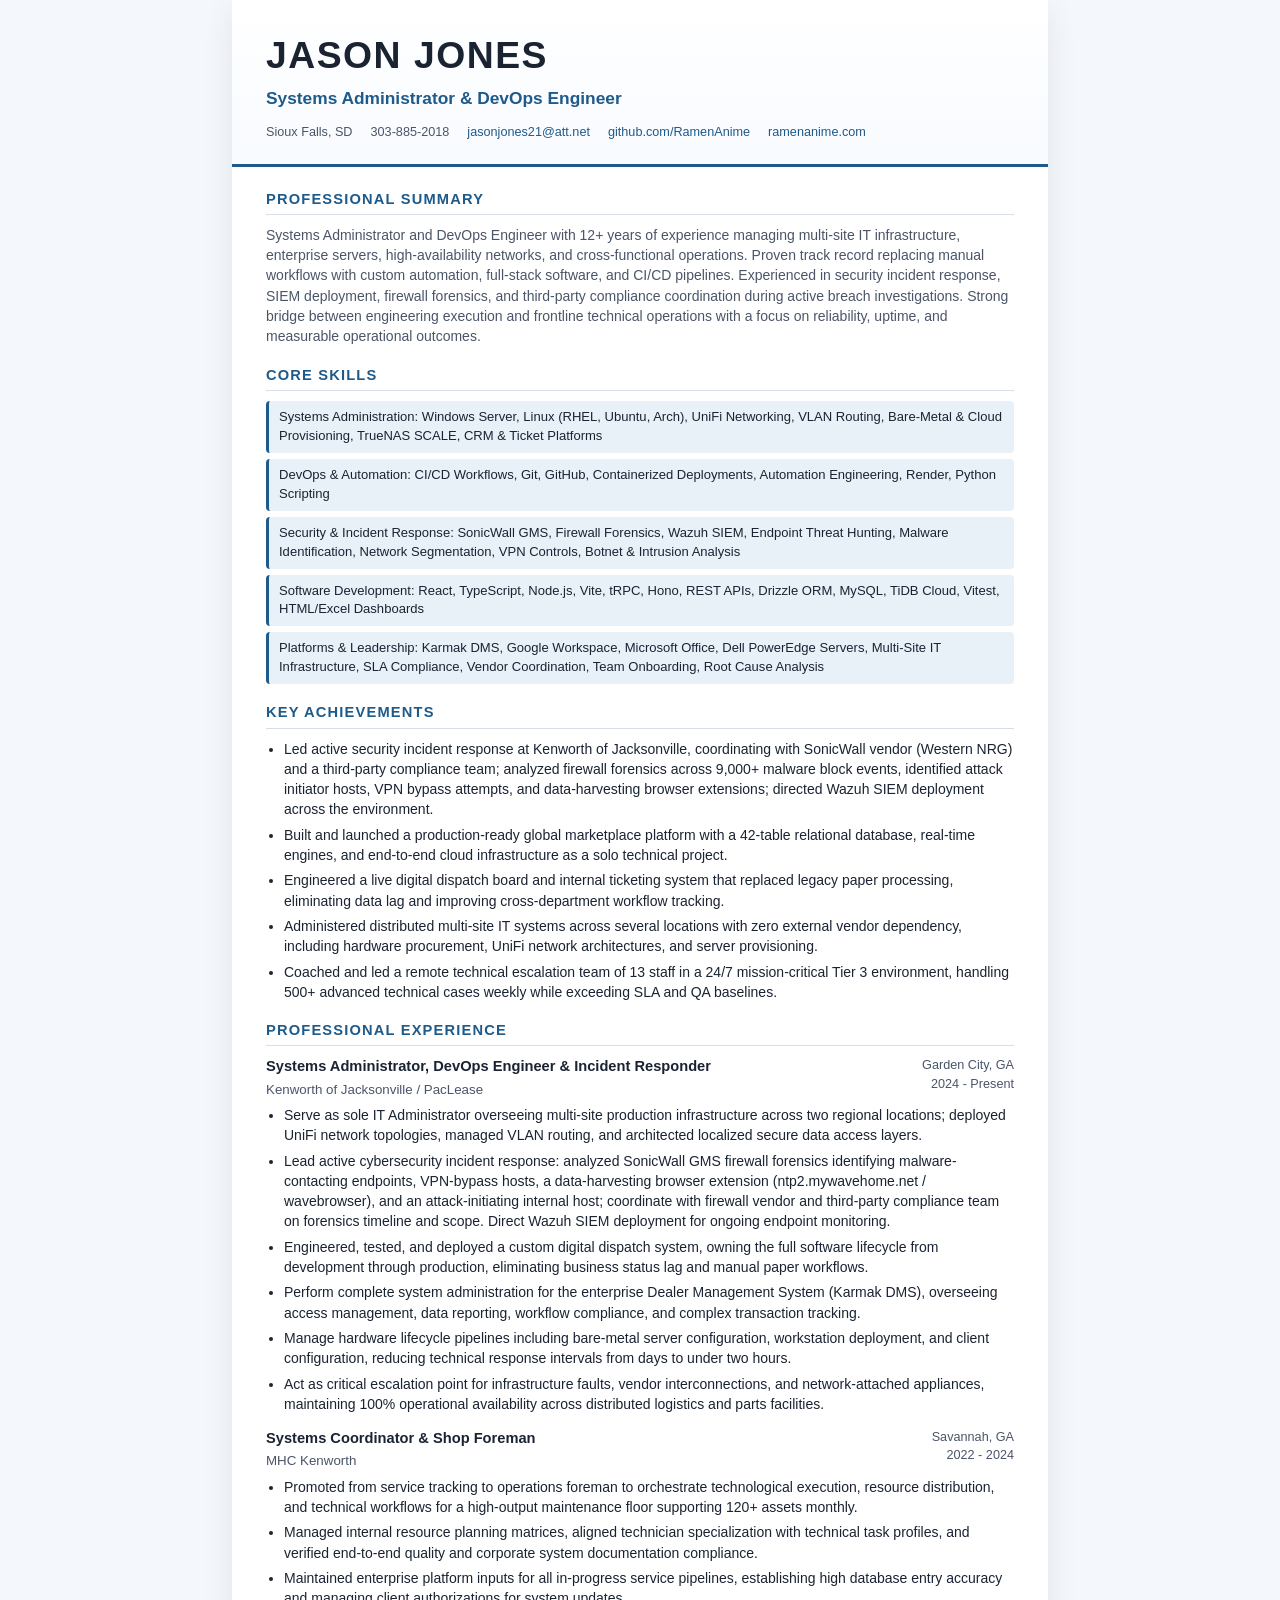
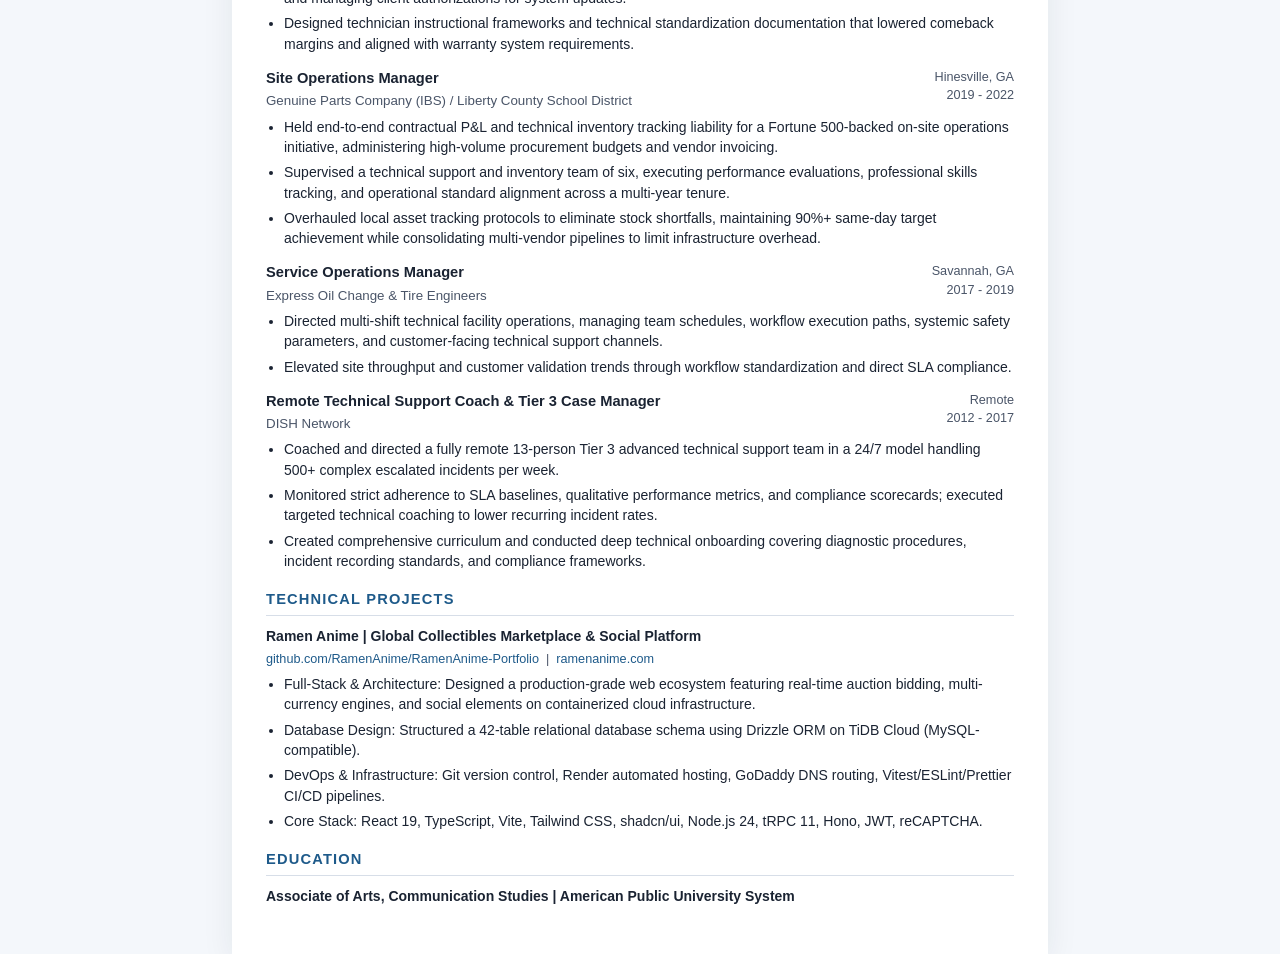
==== resume/Jason_Jones_Resume_Visual.html @ 87b56b24 "Add refreshed ATS-optimized resume for Sioux Falls relocation - Create ATS-friendly DOCX and plain-t" ====
<!DOCTYPE html>
<html lang="en">
<head>
  <meta charset="UTF-8" />
  <meta name="viewport" content="width=device-width, initial-scale=1.0" />
  <title>Jason Jones - Resume</title>
  <style>
    @page {
      size: letter;
      margin: 0.55in 0.65in;
    }
    :root {
      --ink: #1a2332;
      --muted: #4a5568;
      --accent: #1e5a8a;
      --accent-soft: #e8f1f8;
      --line: #d7dee8;
    }
    * { box-sizing: border-box; margin: 0; padding: 0; }
    body {
      font-family: "Segoe UI", Calibri, Arial, sans-serif;
      color: var(--ink);
      line-height: 1.45;
      font-size: 10.5pt;
      background: #f4f7fb;
    }
    .page {
      max-width: 8.5in;
      margin: 0 auto;
      background: #fff;
      box-shadow: 0 8px 30px rgba(26, 35, 50, 0.08);
    }
    header {
      padding: 28px 34px 22px;
      border-bottom: 3px solid var(--accent);
      background: linear-gradient(180deg, #ffffff 0%, #f8fbff 100%);
    }
    h1 {
      font-size: 28pt;
      letter-spacing: 0.04em;
      font-weight: 700;
      color: var(--ink);
    }
    .subtitle {
      margin-top: 4px;
      font-size: 13pt;
      color: var(--accent);
      font-weight: 600;
    }
    .contact {
      margin-top: 12px;
      display: flex;
      flex-wrap: wrap;
      gap: 8px 18px;
      color: var(--muted);
      font-size: 9.5pt;
    }
    .contact a {
      color: var(--accent);
      text-decoration: none;
    }
    main {
      padding: 22px 34px 30px;
    }
    section {
      margin-bottom: 18px;
    }
    h2 {
      font-size: 11pt;
      text-transform: uppercase;
      letter-spacing: 0.08em;
      color: var(--accent);
      border-bottom: 1px solid var(--line);
      padding-bottom: 4px;
      margin-bottom: 10px;
    }
    p { color: var(--ink); }
    .summary { color: var(--muted); }
    ul {
      padding-left: 18px;
    }
    li {
      margin-bottom: 5px;
      color: var(--ink);
    }
    .skills-grid {
      display: grid;
      grid-template-columns: 1fr;
      gap: 6px;
      list-style: none;
      padding: 0;
    }
    .skills-grid li {
      background: var(--accent-soft);
      border-left: 3px solid var(--accent);
      padding: 7px 10px;
      border-radius: 4px;
      margin: 0;
      font-size: 9.8pt;
    }
    .job {
      margin-bottom: 14px;
      page-break-inside: avoid;
    }
    .job-header {
      display: flex;
      justify-content: space-between;
      gap: 16px;
      align-items: flex-start;
      margin-bottom: 6px;
    }
    .job h3 {
      font-size: 11pt;
      font-weight: 700;
      color: var(--ink);
    }
    .company {
      color: var(--muted);
      font-size: 10pt;
      margin-top: 2px;
    }
    .job-meta {
      text-align: right;
      color: var(--muted);
      font-size: 9.5pt;
      white-space: nowrap;
    }
    .job-meta span {
      display: block;
    }
    .project-title {
      font-weight: 700;
      margin-bottom: 4px;
    }
    .project-links {
      color: var(--muted);
      font-size: 9.5pt;
      margin-bottom: 6px;
    }
    .project-links a {
      color: var(--accent);
      text-decoration: none;
    }
    .education {
      font-weight: 600;
    }
  </style>
</head>
<body>
  <div class="page">
    <header>
      <h1>JASON JONES</h1>
      <p class="subtitle">Systems Administrator & DevOps Engineer</p>
      <div class="contact">
        <span>Sioux Falls, SD</span>
        <span>303-885-2018</span>
        <span><a href="mailto:jasonjones21@att.net">jasonjones21@att.net</a></span>
        <span><a href="https://github.com/RamenAnime">github.com/RamenAnime</a></span>
        <span><a href="https://ramenanime.com">ramenanime.com</a></span>
      </div>
    </header>
    <main>
      <section>
        <h2>Professional Summary</h2>
        <p class="summary">Systems Administrator and DevOps Engineer with 12+ years of experience managing multi-site IT infrastructure, enterprise servers, high-availability networks, and cross-functional operations. Proven track record replacing manual workflows with custom automation, full-stack software, and CI/CD pipelines. Experienced in security incident response, SIEM deployment, firewall forensics, and third-party compliance coordination during active breach investigations. Strong bridge between engineering execution and frontline technical operations with a focus on reliability, uptime, and measurable operational outcomes.</p>
      </section>
      <section>
        <h2>Core Skills</h2>
        <ul class="skills-grid"><li>Systems Administration: Windows Server, Linux (RHEL, Ubuntu, Arch), UniFi Networking, VLAN Routing, Bare-Metal & Cloud Provisioning, TrueNAS SCALE, CRM & Ticket Platforms</li>
<li>DevOps & Automation: CI/CD Workflows, Git, GitHub, Containerized Deployments, Automation Engineering, Render, Python Scripting</li>
<li>Security & Incident Response: SonicWall GMS, Firewall Forensics, Wazuh SIEM, Endpoint Threat Hunting, Malware Identification, Network Segmentation, VPN Controls, Botnet & Intrusion Analysis</li>
<li>Software Development: React, TypeScript, Node.js, Vite, tRPC, Hono, REST APIs, Drizzle ORM, MySQL, TiDB Cloud, Vitest, HTML/Excel Dashboards</li>
<li>Platforms & Leadership: Karmak DMS, Google Workspace, Microsoft Office, Dell PowerEdge Servers, Multi-Site IT Infrastructure, SLA Compliance, Vendor Coordination, Team Onboarding, Root Cause Analysis</li></ul>
      </section>
      <section>
        <h2>Key Achievements</h2>
        <ul><li>Led active security incident response at Kenworth of Jacksonville, coordinating with SonicWall vendor (Western NRG) and a third-party compliance team; analyzed firewall forensics across 9,000+ malware block events, identified attack initiator hosts, VPN bypass attempts, and data-harvesting browser extensions; directed Wazuh SIEM deployment across the environment.</li>
<li>Built and launched a production-ready global marketplace platform with a 42-table relational database, real-time engines, and end-to-end cloud infrastructure as a solo technical project.</li>
<li>Engineered a live digital dispatch board and internal ticketing system that replaced legacy paper processing, eliminating data lag and improving cross-department workflow tracking.</li>
<li>Administered distributed multi-site IT systems across several locations with zero external vendor dependency, including hardware procurement, UniFi network architectures, and server provisioning.</li>
<li>Coached and led a remote technical escalation team of 13 staff in a 24/7 mission-critical Tier 3 environment, handling 500+ advanced technical cases weekly while exceeding SLA and QA baselines.</li></ul>
      </section>
      <section>
        <h2>Professional Experience</h2>
        
        <article class="job">
          <div class="job-header">
            <div>
              <h3>Systems Administrator, DevOps Engineer & Incident Responder</h3>
              <p class="company">Kenworth of Jacksonville / PacLease</p>
            </div>
            <div class="job-meta">
              <span>Garden City, GA</span>
              <span>2024 - Present</span>
            </div>
          </div>
          <ul><li>Serve as sole IT Administrator overseeing multi-site production infrastructure across two regional locations; deployed UniFi network topologies, managed VLAN routing, and architected localized secure data access layers.</li>
<li>Lead active cybersecurity incident response: analyzed SonicWall GMS firewall forensics identifying malware-contacting endpoints, VPN-bypass hosts, a data-harvesting browser extension (ntp2.mywavehome.net / wavebrowser), and an attack-initiating internal host; coordinate with firewall vendor and third-party compliance team on forensics timeline and scope. Direct Wazuh SIEM deployment for ongoing endpoint monitoring.</li>
<li>Engineered, tested, and deployed a custom digital dispatch system, owning the full software lifecycle from development through production, eliminating business status lag and manual paper workflows.</li>
<li>Perform complete system administration for the enterprise Dealer Management System (Karmak DMS), overseeing access management, data reporting, workflow compliance, and complex transaction tracking.</li>
<li>Manage hardware lifecycle pipelines including bare-metal server configuration, workstation deployment, and client configuration, reducing technical response intervals from days to under two hours.</li>
<li>Act as critical escalation point for infrastructure faults, vendor interconnections, and network-attached appliances, maintaining 100% operational availability across distributed logistics and parts facilities.</li></ul>
        </article>
        
        <article class="job">
          <div class="job-header">
            <div>
              <h3>Systems Coordinator & Shop Foreman</h3>
              <p class="company">MHC Kenworth</p>
            </div>
            <div class="job-meta">
              <span>Savannah, GA</span>
              <span>2022 - 2024</span>
            </div>
          </div>
          <ul><li>Promoted from service tracking to operations foreman to orchestrate technological execution, resource distribution, and technical workflows for a high-output maintenance floor supporting 120+ assets monthly.</li>
<li>Managed internal resource planning matrices, aligned technician specialization with technical task profiles, and verified end-to-end quality and corporate system documentation compliance.</li>
<li>Maintained enterprise platform inputs for all in-progress service pipelines, establishing high database entry accuracy and managing client authorizations for system updates.</li>
<li>Designed technician instructional frameworks and technical standardization documentation that lowered comeback margins and aligned with warranty system requirements.</li></ul>
        </article>
        
        <article class="job">
          <div class="job-header">
            <div>
              <h3>Site Operations Manager</h3>
              <p class="company">Genuine Parts Company (IBS) / Liberty County School District</p>
            </div>
            <div class="job-meta">
              <span>Hinesville, GA</span>
              <span>2019 - 2022</span>
            </div>
          </div>
          <ul><li>Held end-to-end contractual P&L and technical inventory tracking liability for a Fortune 500-backed on-site operations initiative, administering high-volume procurement budgets and vendor invoicing.</li>
<li>Supervised a technical support and inventory team of six, executing performance evaluations, professional skills tracking, and operational standard alignment across a multi-year tenure.</li>
<li>Overhauled local asset tracking protocols to eliminate stock shortfalls, maintaining 90%+ same-day target achievement while consolidating multi-vendor pipelines to limit infrastructure overhead.</li></ul>
        </article>
        
        <article class="job">
          <div class="job-header">
            <div>
              <h3>Service Operations Manager</h3>
              <p class="company">Express Oil Change & Tire Engineers</p>
            </div>
            <div class="job-meta">
              <span>Savannah, GA</span>
              <span>2017 - 2019</span>
            </div>
          </div>
          <ul><li>Directed multi-shift technical facility operations, managing team schedules, workflow execution paths, systemic safety parameters, and customer-facing technical support channels.</li>
<li>Elevated site throughput and customer validation trends through workflow standardization and direct SLA compliance.</li></ul>
        </article>
        
        <article class="job">
          <div class="job-header">
            <div>
              <h3>Remote Technical Support Coach & Tier 3 Case Manager</h3>
              <p class="company">DISH Network</p>
            </div>
            <div class="job-meta">
              <span>Remote</span>
              <span>2012 - 2017</span>
            </div>
          </div>
          <ul><li>Coached and directed a fully remote 13-person Tier 3 advanced technical support team in a 24/7 model handling 500+ complex escalated incidents per week.</li>
<li>Monitored strict adherence to SLA baselines, qualitative performance metrics, and compliance scorecards; executed targeted technical coaching to lower recurring incident rates.</li>
<li>Created comprehensive curriculum and conducted deep technical onboarding covering diagnostic procedures, incident recording standards, and compliance frameworks.</li></ul>
        </article>
        
      </section>
      <section>
        <h2>Technical Projects</h2>
        <p class="project-title">Ramen Anime | Global Collectibles Marketplace & Social Platform</p>
        <p class="project-links">
          <a href="https://github.com/RamenAnime/RamenAnime-Portfolio">github.com/RamenAnime/RamenAnime-Portfolio</a>
          &nbsp;|&nbsp;
          <a href="https://ramenanime.com">ramenanime.com</a>
        </p>
        <ul><li>Full-Stack & Architecture: Designed a production-grade web ecosystem featuring real-time auction bidding, multi-currency engines, and social elements on containerized cloud infrastructure.</li>
<li>Database Design: Structured a 42-table relational database schema using Drizzle ORM on TiDB Cloud (MySQL-compatible).</li>
<li>DevOps & Infrastructure: Git version control, Render automated hosting, GoDaddy DNS routing, Vitest/ESLint/Prettier CI/CD pipelines.</li>
<li>Core Stack: React 19, TypeScript, Vite, Tailwind CSS, shadcn/ui, Node.js 24, tRPC 11, Hono, JWT, reCAPTCHA.</li></ul>
      </section>
      <section>
        <h2>Education</h2>
        <p class="education">Associate of Arts, Communication Studies | American Public University System</p>
      </section>
    </main>
  </div>
</body>
</html>
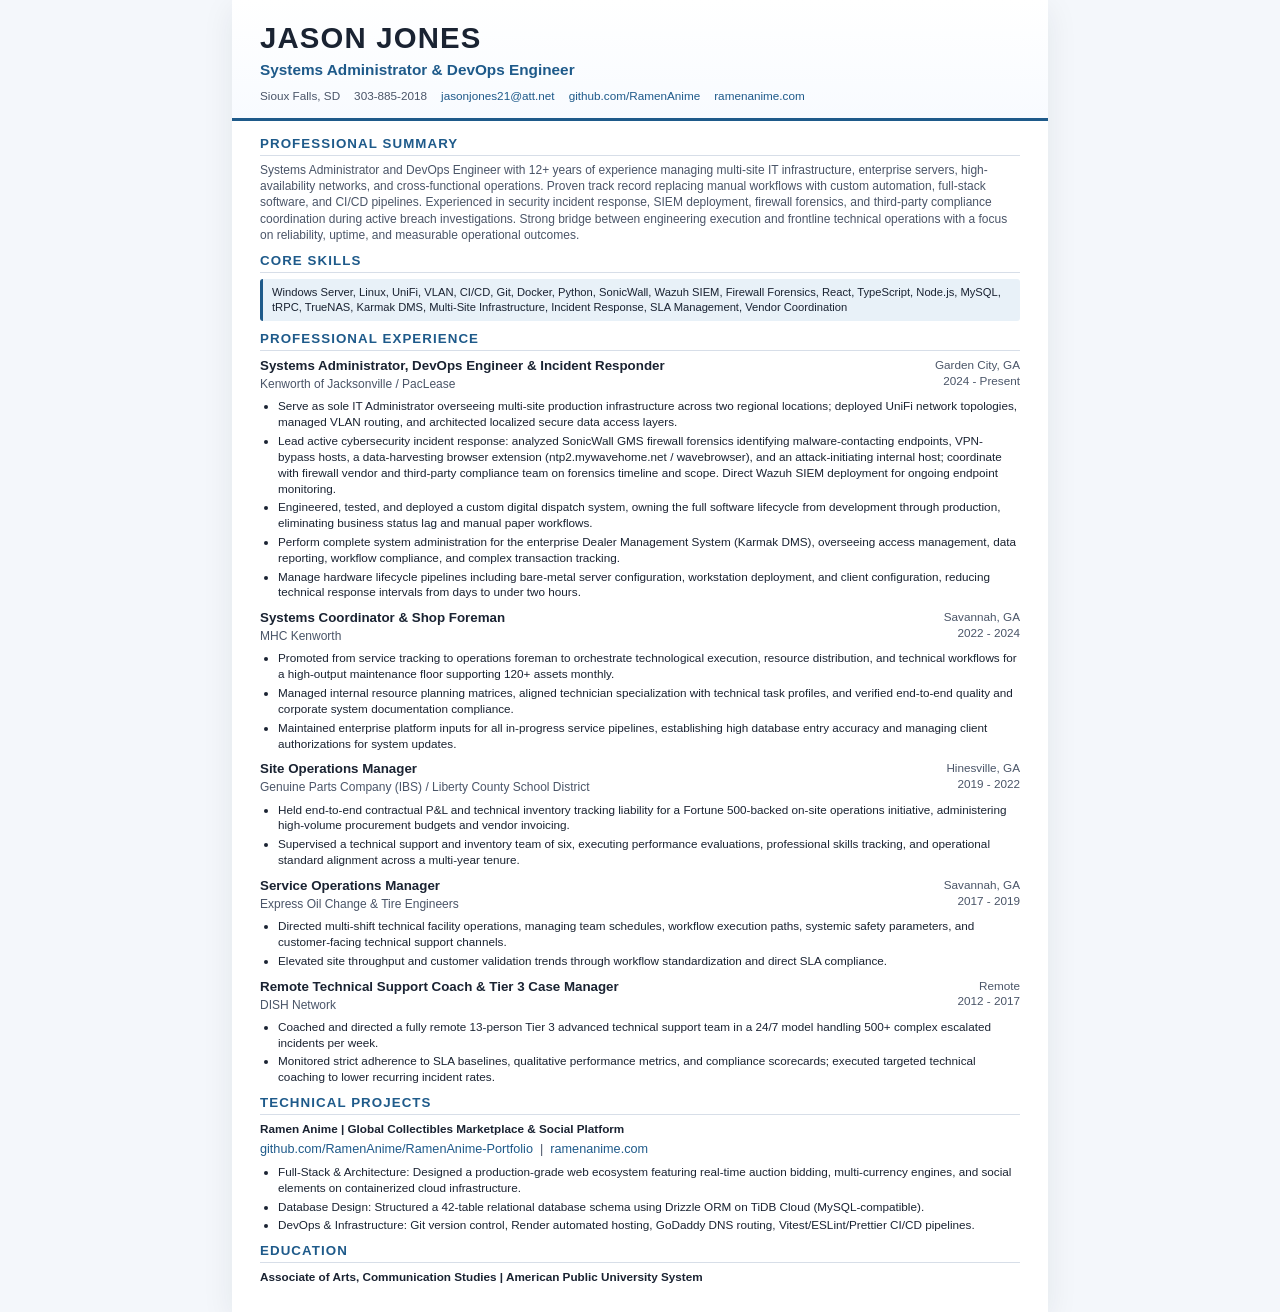
==== commit 5ab9b8ee: "Tighten visual resume layout to two pages Co-authored-by: RamenAnime <RamenAnime@users.noreply.githu" ====
--- a/resume/Jason_Jones_Resume_Visual.html
+++ b/resume/Jason_Jones_Resume_Visual.html
@@ -7,7 +7,7 @@
   <style>
     @page {
       size: letter;
-      margin: 0.55in 0.65in;
+      margin: 0.4in 0.55in;
     }
     :root {
       --ink: #1a2332;
@@ -20,8 +20,8 @@
     body {
       font-family: "Segoe UI", Calibri, Arial, sans-serif;
       color: var(--ink);
-      line-height: 1.45;
-      font-size: 10.5pt;
+      line-height: 1.35;
+      font-size: 8.8pt;
       background: #f4f7fb;
     }
     .page {
@@ -31,48 +31,51 @@
       box-shadow: 0 8px 30px rgba(26, 35, 50, 0.08);
     }
     header {
-      padding: 28px 34px 22px;
+      padding: 18px 28px 14px;
       border-bottom: 3px solid var(--accent);
       background: linear-gradient(180deg, #ffffff 0%, #f8fbff 100%);
     }
     h1 {
-      font-size: 28pt;
+      font-size: 22pt;
       letter-spacing: 0.04em;
       font-weight: 700;
       color: var(--ink);
     }
     .subtitle {
-      margin-top: 4px;
-      font-size: 13pt;
+      margin-top: 2px;
+      font-size: 11.5pt;
       color: var(--accent);
       font-weight: 600;
     }
     .contact {
-      margin-top: 12px;
+      margin-top: 8px;
       display: flex;
       flex-wrap: wrap;
-      gap: 8px 18px;
-      color: var(--muted);
-      font-size: 9.5pt;
+      gap: 6px 14px;
+      color: var(--muted);
+      font-size: 8.8pt;
     }
     .contact a {
       color: var(--accent);
       text-decoration: none;
     }
     main {
-      padding: 22px 34px 30px;
+      padding: 14px 28px 18px;
     }
     section {
-      margin-bottom: 18px;
+      margin-bottom: 9px;
+    }
+    .summary {
+      font-size: 9pt;
     }
     h2 {
-      font-size: 11pt;
+      font-size: 10pt;
       text-transform: uppercase;
       letter-spacing: 0.08em;
       color: var(--accent);
       border-bottom: 1px solid var(--line);
-      padding-bottom: 4px;
-      margin-bottom: 10px;
+      padding-bottom: 2px;
+      margin-bottom: 6px;
     }
     p { color: var(--ink); }
     .summary { color: var(--muted); }
@@ -80,26 +83,20 @@
       padding-left: 18px;
     }
     li {
-      margin-bottom: 5px;
-      color: var(--ink);
-    }
-    .skills-grid {
-      display: grid;
-      grid-template-columns: 1fr;
-      gap: 6px;
-      list-style: none;
-      padding: 0;
-    }
-    .skills-grid li {
+      margin-bottom: 3px;
+      color: var(--ink);
+    }
+    .skills-inline {
       background: var(--accent-soft);
       border-left: 3px solid var(--accent);
-      padding: 7px 10px;
-      border-radius: 4px;
-      margin: 0;
-      font-size: 9.8pt;
+      padding: 6px 9px;
+      border-radius: 3px;
+      font-size: 8.4pt;
+      line-height: 1.35;
+      color: var(--ink);
     }
     .job {
-      margin-bottom: 14px;
+      margin-bottom: 9px;
       page-break-inside: avoid;
     }
     .job-header {
@@ -110,19 +107,19 @@
       margin-bottom: 6px;
     }
     .job h3 {
-      font-size: 11pt;
+      font-size: 10pt;
       font-weight: 700;
       color: var(--ink);
     }
     .company {
       color: var(--muted);
-      font-size: 10pt;
-      margin-top: 2px;
+      font-size: 9pt;
+      margin-top: 1px;
     }
     .job-meta {
       text-align: right;
       color: var(--muted);
-      font-size: 9.5pt;
+      font-size: 8.8pt;
       white-space: nowrap;
     }
     .job-meta span {
@@ -166,19 +163,7 @@
       </section>
       <section>
         <h2>Core Skills</h2>
-        <ul class="skills-grid"><li>Systems Administration: Windows Server, Linux (RHEL, Ubuntu, Arch), UniFi Networking, VLAN Routing, Bare-Metal & Cloud Provisioning, TrueNAS SCALE, CRM & Ticket Platforms</li>
-<li>DevOps & Automation: CI/CD Workflows, Git, GitHub, Containerized Deployments, Automation Engineering, Render, Python Scripting</li>
-<li>Security & Incident Response: SonicWall GMS, Firewall Forensics, Wazuh SIEM, Endpoint Threat Hunting, Malware Identification, Network Segmentation, VPN Controls, Botnet & Intrusion Analysis</li>
-<li>Software Development: React, TypeScript, Node.js, Vite, tRPC, Hono, REST APIs, Drizzle ORM, MySQL, TiDB Cloud, Vitest, HTML/Excel Dashboards</li>
-<li>Platforms & Leadership: Karmak DMS, Google Workspace, Microsoft Office, Dell PowerEdge Servers, Multi-Site IT Infrastructure, SLA Compliance, Vendor Coordination, Team Onboarding, Root Cause Analysis</li></ul>
-      </section>
-      <section>
-        <h2>Key Achievements</h2>
-        <ul><li>Led active security incident response at Kenworth of Jacksonville, coordinating with SonicWall vendor (Western NRG) and a third-party compliance team; analyzed firewall forensics across 9,000+ malware block events, identified attack initiator hosts, VPN bypass attempts, and data-harvesting browser extensions; directed Wazuh SIEM deployment across the environment.</li>
-<li>Built and launched a production-ready global marketplace platform with a 42-table relational database, real-time engines, and end-to-end cloud infrastructure as a solo technical project.</li>
-<li>Engineered a live digital dispatch board and internal ticketing system that replaced legacy paper processing, eliminating data lag and improving cross-department workflow tracking.</li>
-<li>Administered distributed multi-site IT systems across several locations with zero external vendor dependency, including hardware procurement, UniFi network architectures, and server provisioning.</li>
-<li>Coached and led a remote technical escalation team of 13 staff in a 24/7 mission-critical Tier 3 environment, handling 500+ advanced technical cases weekly while exceeding SLA and QA baselines.</li></ul>
+        <p class="skills-inline">Windows Server, Linux, UniFi, VLAN, CI/CD, Git, Docker, Python, SonicWall, Wazuh SIEM, Firewall Forensics, React, TypeScript, Node.js, MySQL, tRPC, TrueNAS, Karmak DMS, Multi-Site Infrastructure, Incident Response, SLA Management, Vendor Coordination</p>
       </section>
       <section>
         <h2>Professional Experience</h2>
@@ -198,8 +183,7 @@
 <li>Lead active cybersecurity incident response: analyzed SonicWall GMS firewall forensics identifying malware-contacting endpoints, VPN-bypass hosts, a data-harvesting browser extension (ntp2.mywavehome.net / wavebrowser), and an attack-initiating internal host; coordinate with firewall vendor and third-party compliance team on forensics timeline and scope. Direct Wazuh SIEM deployment for ongoing endpoint monitoring.</li>
 <li>Engineered, tested, and deployed a custom digital dispatch system, owning the full software lifecycle from development through production, eliminating business status lag and manual paper workflows.</li>
 <li>Perform complete system administration for the enterprise Dealer Management System (Karmak DMS), overseeing access management, data reporting, workflow compliance, and complex transaction tracking.</li>
-<li>Manage hardware lifecycle pipelines including bare-metal server configuration, workstation deployment, and client configuration, reducing technical response intervals from days to under two hours.</li>
-<li>Act as critical escalation point for infrastructure faults, vendor interconnections, and network-attached appliances, maintaining 100% operational availability across distributed logistics and parts facilities.</li></ul>
+<li>Manage hardware lifecycle pipelines including bare-metal server configuration, workstation deployment, and client configuration, reducing technical response intervals from days to under two hours.</li></ul>
         </article>
         
         <article class="job">
@@ -215,8 +199,7 @@
           </div>
           <ul><li>Promoted from service tracking to operations foreman to orchestrate technological execution, resource distribution, and technical workflows for a high-output maintenance floor supporting 120+ assets monthly.</li>
 <li>Managed internal resource planning matrices, aligned technician specialization with technical task profiles, and verified end-to-end quality and corporate system documentation compliance.</li>
-<li>Maintained enterprise platform inputs for all in-progress service pipelines, establishing high database entry accuracy and managing client authorizations for system updates.</li>
-<li>Designed technician instructional frameworks and technical standardization documentation that lowered comeback margins and aligned with warranty system requirements.</li></ul>
+<li>Maintained enterprise platform inputs for all in-progress service pipelines, establishing high database entry accuracy and managing client authorizations for system updates.</li></ul>
         </article>
         
         <article class="job">
@@ -231,8 +214,7 @@
             </div>
           </div>
           <ul><li>Held end-to-end contractual P&L and technical inventory tracking liability for a Fortune 500-backed on-site operations initiative, administering high-volume procurement budgets and vendor invoicing.</li>
-<li>Supervised a technical support and inventory team of six, executing performance evaluations, professional skills tracking, and operational standard alignment across a multi-year tenure.</li>
-<li>Overhauled local asset tracking protocols to eliminate stock shortfalls, maintaining 90%+ same-day target achievement while consolidating multi-vendor pipelines to limit infrastructure overhead.</li></ul>
+<li>Supervised a technical support and inventory team of six, executing performance evaluations, professional skills tracking, and operational standard alignment across a multi-year tenure.</li></ul>
         </article>
         
         <article class="job">
@@ -262,8 +244,7 @@
             </div>
           </div>
           <ul><li>Coached and directed a fully remote 13-person Tier 3 advanced technical support team in a 24/7 model handling 500+ complex escalated incidents per week.</li>
-<li>Monitored strict adherence to SLA baselines, qualitative performance metrics, and compliance scorecards; executed targeted technical coaching to lower recurring incident rates.</li>
-<li>Created comprehensive curriculum and conducted deep technical onboarding covering diagnostic procedures, incident recording standards, and compliance frameworks.</li></ul>
+<li>Monitored strict adherence to SLA baselines, qualitative performance metrics, and compliance scorecards; executed targeted technical coaching to lower recurring incident rates.</li></ul>
         </article>
         
       </section>
@@ -277,8 +258,7 @@
         </p>
         <ul><li>Full-Stack & Architecture: Designed a production-grade web ecosystem featuring real-time auction bidding, multi-currency engines, and social elements on containerized cloud infrastructure.</li>
 <li>Database Design: Structured a 42-table relational database schema using Drizzle ORM on TiDB Cloud (MySQL-compatible).</li>
-<li>DevOps & Infrastructure: Git version control, Render automated hosting, GoDaddy DNS routing, Vitest/ESLint/Prettier CI/CD pipelines.</li>
-<li>Core Stack: React 19, TypeScript, Vite, Tailwind CSS, shadcn/ui, Node.js 24, tRPC 11, Hono, JWT, reCAPTCHA.</li></ul>
+<li>DevOps & Infrastructure: Git version control, Render automated hosting, GoDaddy DNS routing, Vitest/ESLint/Prettier CI/CD pipelines.</li></ul>
       </section>
       <section>
         <h2>Education</h2>
